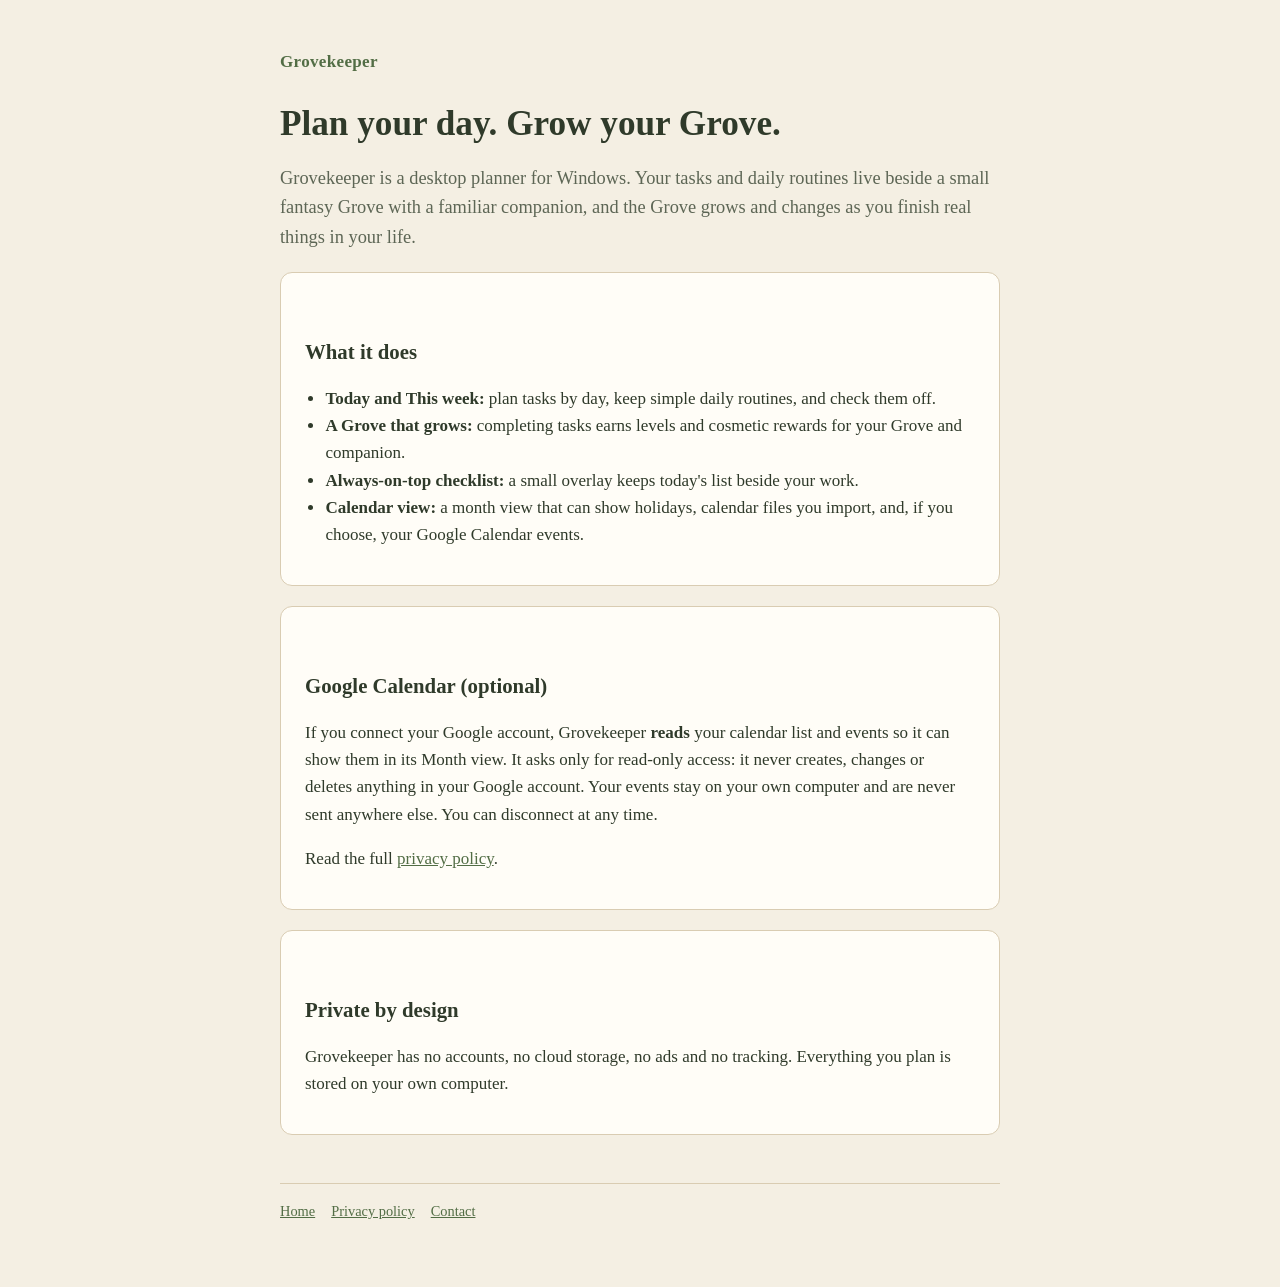
==== index.html @ 247e6f7c "Grovekeeper homepage and privacy policy Co-Authored-By: Claude Opus 5.5 <noreply@anthropic.com>" ====
<!doctype html>
<html lang="en">
<head>
<meta charset="utf-8">
<meta name="viewport" content="width=device-width,initial-scale=1">
<title>Grovekeeper</title>
<meta name="description" content="Grovekeeper is a cozy desktop planner where finishing real tasks grows your own little Grove.">
<link rel="stylesheet" href="style.css">
</head>
<body>
<main>
<header><a class="home" href="./">Grovekeeper</a></header>
<h1>Plan your day. Grow your Grove.</h1>
<p class="lede">Grovekeeper is a desktop planner for Windows. Your tasks and daily routines live beside a small fantasy Grove with a familiar companion, and the Grove grows and changes as you finish real things in your life.</p>

<div class="card">
<h2>What it does</h2>
<ul>
<li><strong>Today and This week:</strong> plan tasks by day, keep simple daily routines, and check them off.</li>
<li><strong>A Grove that grows:</strong> completing tasks earns levels and cosmetic rewards for your Grove and companion.</li>
<li><strong>Always-on-top checklist:</strong> a small overlay keeps today's list beside your work.</li>
<li><strong>Calendar view:</strong> a month view that can show holidays, calendar files you import, and, if you choose, your Google Calendar events.</li>
</ul>
</div>

<div class="card">
<h2>Google Calendar (optional)</h2>
<p>If you connect your Google account, Grovekeeper <strong>reads</strong> your calendar list and events so it can show them in its Month view. It asks only for read-only access: it never creates, changes or deletes anything in your Google account. Your events stay on your own computer and are never sent anywhere else. You can disconnect at any time.</p>
<p>Read the full <a href="privacy.html">privacy policy</a>.</p>
</div>

<div class="card">
<h2>Private by design</h2>
<p>Grovekeeper has no accounts, no cloud storage, no ads and no tracking. Everything you plan is stored on your own computer.</p>
</div>

<footer><a href="./">Home</a><a href="privacy.html">Privacy policy</a><a href="https://github.com/dillon-olivi/grovekeeper/issues">Contact</a></footer>
</main>
</body>
</html>
---- style.css ----
:root{--bg:#f4efe3;--card:#fffdf7;--ink:#2f3a2a;--muted:#5d6655;--accent:#526d45;--line:#d9ccb2}
@media (prefers-color-scheme:dark){:root{--bg:#1c2620;--card:#243129;--ink:#ece6d6;--muted:#b7b29f;--accent:#9cc28a;--line:#3b4a3f}}
*{box-sizing:border-box}
body{margin:0;background:var(--bg);color:var(--ink);font:17px/1.6 Georgia,"Times New Roman",serif}
main{max-width:760px;margin:0 auto;padding:48px 20px 64px}
header{margin-bottom:28px}
header a.home{color:var(--accent);text-decoration:none;font-weight:bold;letter-spacing:.02em}
h1{font-size:2.2rem;line-height:1.2;margin:.2em 0 .3em}
h2{font-size:1.3rem;margin:2em 0 .4em}
p,li{color:var(--ink)}
.lede{font-size:1.15rem;color:var(--muted)}
.card{background:var(--card);border:1px solid var(--line);border-radius:12px;padding:20px 24px;margin:20px 0}
a{color:var(--accent)}
ul{padding-left:1.2em}
footer{margin-top:48px;padding-top:16px;border-top:1px solid var(--line);font-size:.9rem;color:var(--muted)}
footer a{margin-right:16px}
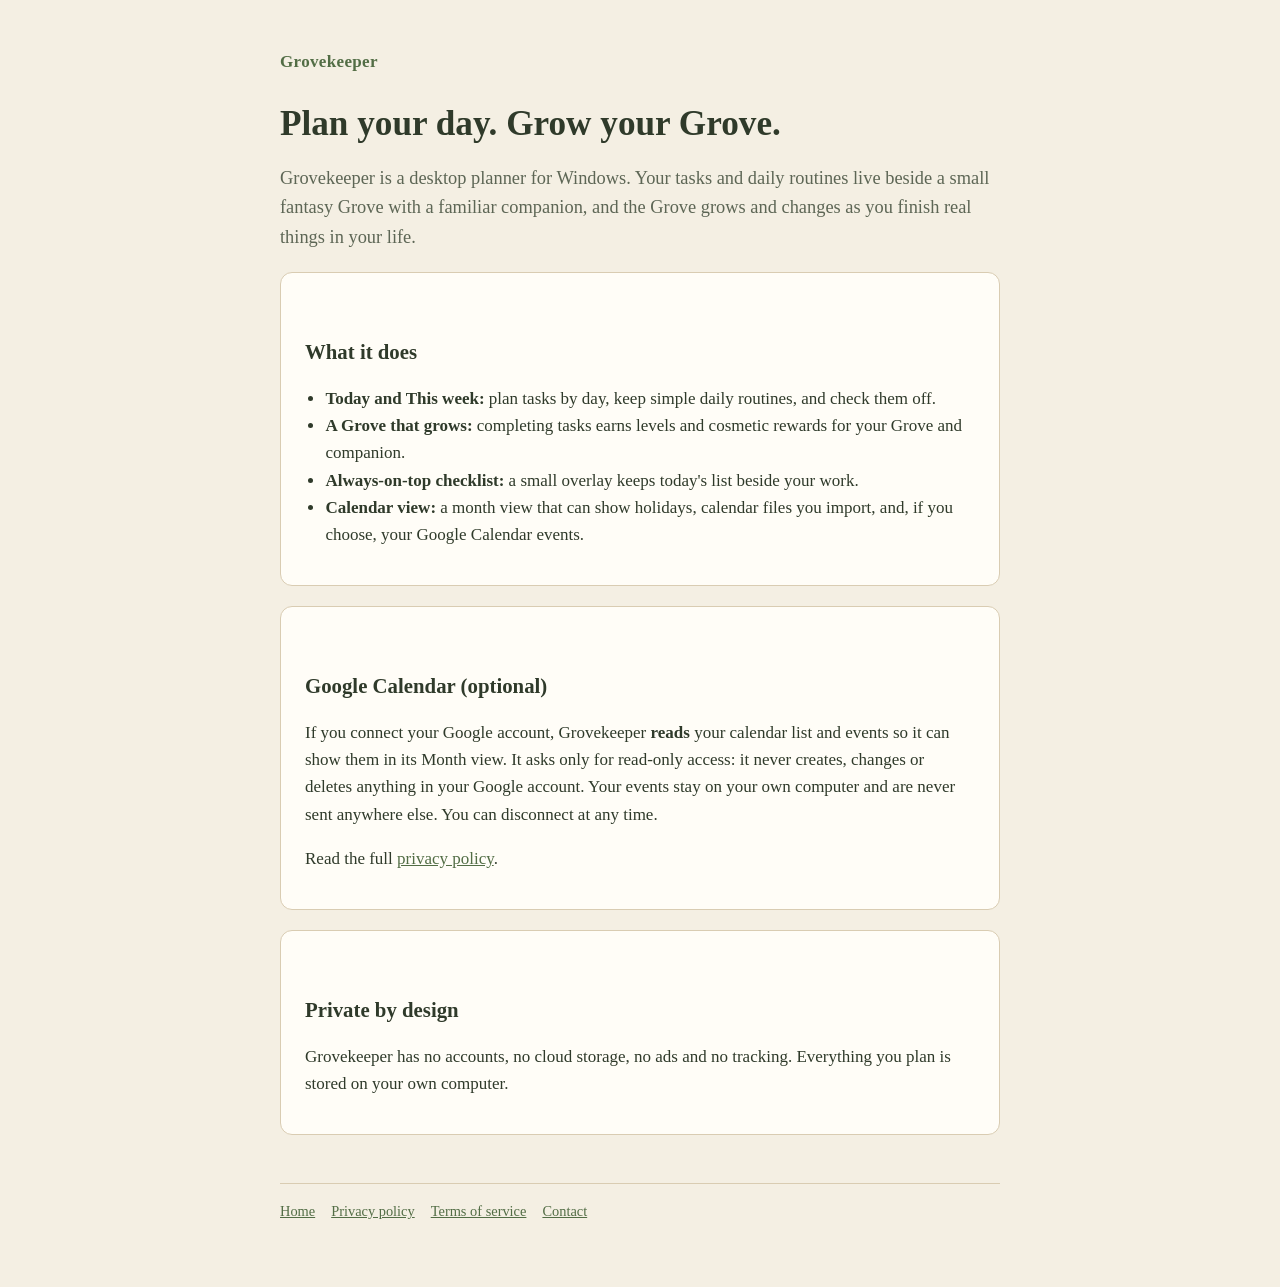
==== commit 6201d59d: "Terms of service page, linked from every footer Co-Authored-By: Claude Opus 5.5 <noreply@anthropic.c" ====
--- a/index.html
+++ b/index.html
@@ -34,7 +34,7 @@
 <p>Grovekeeper has no accounts, no cloud storage, no ads and no tracking. Everything you plan is stored on your own computer.</p>
 </div>
 
-<footer><a href="./">Home</a><a href="privacy.html">Privacy policy</a><a href="https://github.com/dillon-olivi/grovekeeper/issues">Contact</a></footer>
+<footer><a href="./">Home</a><a href="privacy.html">Privacy policy</a><a href="terms.html">Terms of service</a><a href="https://github.com/dillon-olivi/grovekeeper/issues">Contact</a></footer>
 </main>
 </body>
 </html>
--- a/style.css
+++ b/style.css
@@ -1,7 +1,7 @@
 :root{--bg:#f4efe3;--card:#fffdf7;--ink:#2f3a2a;--muted:#5d6655;--accent:#526d45;--line:#d9ccb2}
 @media (prefers-color-scheme:dark){:root{--bg:#1c2620;--card:#243129;--ink:#ece6d6;--muted:#b7b29f;--accent:#9cc28a;--line:#3b4a3f}}
 *{box-sizing:border-box}
-body{margin:0;background:var(--bg);color:var(--ink);font:17px/1.6 Georgia,"Times New Roman",serif}
+body{margin:0;overflow-wrap:anywhere;overflow-x:hidden;background:var(--bg);color:var(--ink);font:17px/1.6 Georgia,"Times New Roman",serif}
 main{max-width:760px;margin:0 auto;padding:48px 20px 64px}
 header{margin-bottom:28px}
 header a.home{color:var(--accent);text-decoration:none;font-weight:bold;letter-spacing:.02em}
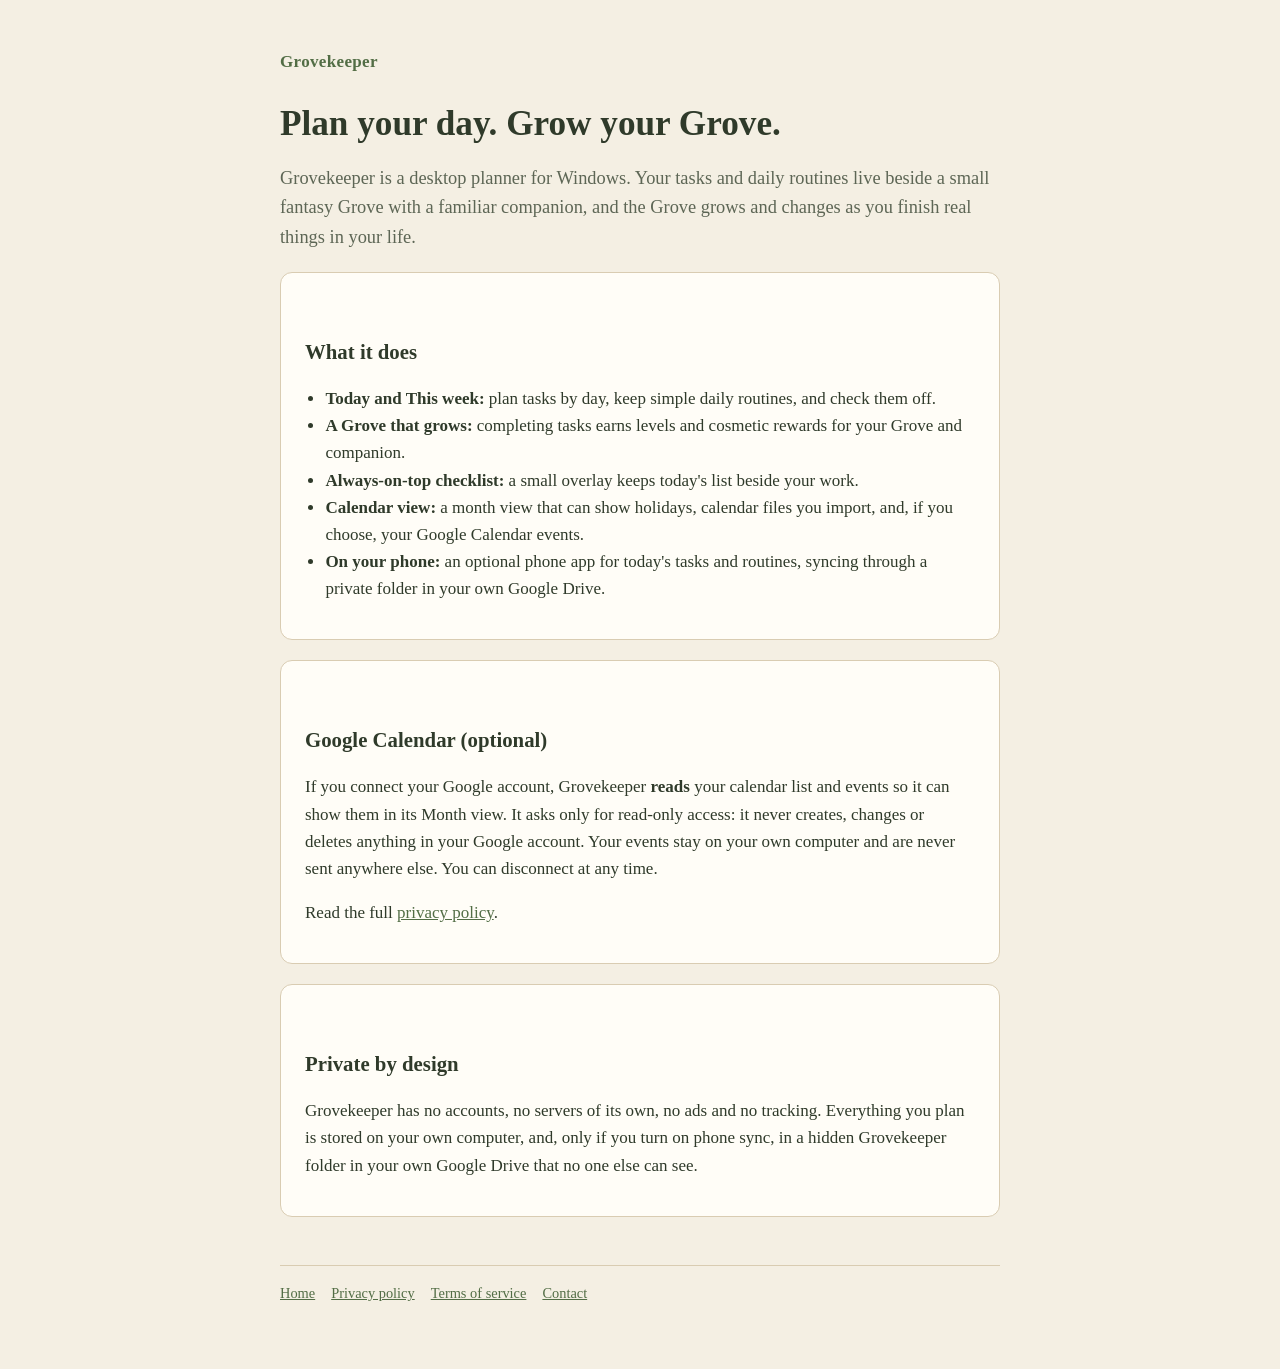
==== commit 188c089f: "Privacy policy: phone sync through Google Drive and the optional Gmail connection Co-Authored-By: Cl" ====
--- a/index.html
+++ b/index.html
@@ -20,6 +20,7 @@
 <li><strong>A Grove that grows:</strong> completing tasks earns levels and cosmetic rewards for your Grove and companion.</li>
 <li><strong>Always-on-top checklist:</strong> a small overlay keeps today's list beside your work.</li>
 <li><strong>Calendar view:</strong> a month view that can show holidays, calendar files you import, and, if you choose, your Google Calendar events.</li>
+<li><strong>On your phone:</strong> an optional phone app for today's tasks and routines, syncing through a private folder in your own Google Drive.</li>
 </ul>
 </div>
 
@@ -31,7 +32,7 @@
 
 <div class="card">
 <h2>Private by design</h2>
-<p>Grovekeeper has no accounts, no cloud storage, no ads and no tracking. Everything you plan is stored on your own computer.</p>
+<p>Grovekeeper has no accounts, no servers of its own, no ads and no tracking. Everything you plan is stored on your own computer, and, only if you turn on phone sync, in a hidden Grovekeeper folder in your own Google Drive that no one else can see.</p>
 </div>
 
 <footer><a href="./">Home</a><a href="privacy.html">Privacy policy</a><a href="terms.html">Terms of service</a><a href="https://github.com/dillon-olivi/grovekeeper/issues">Contact</a></footer>
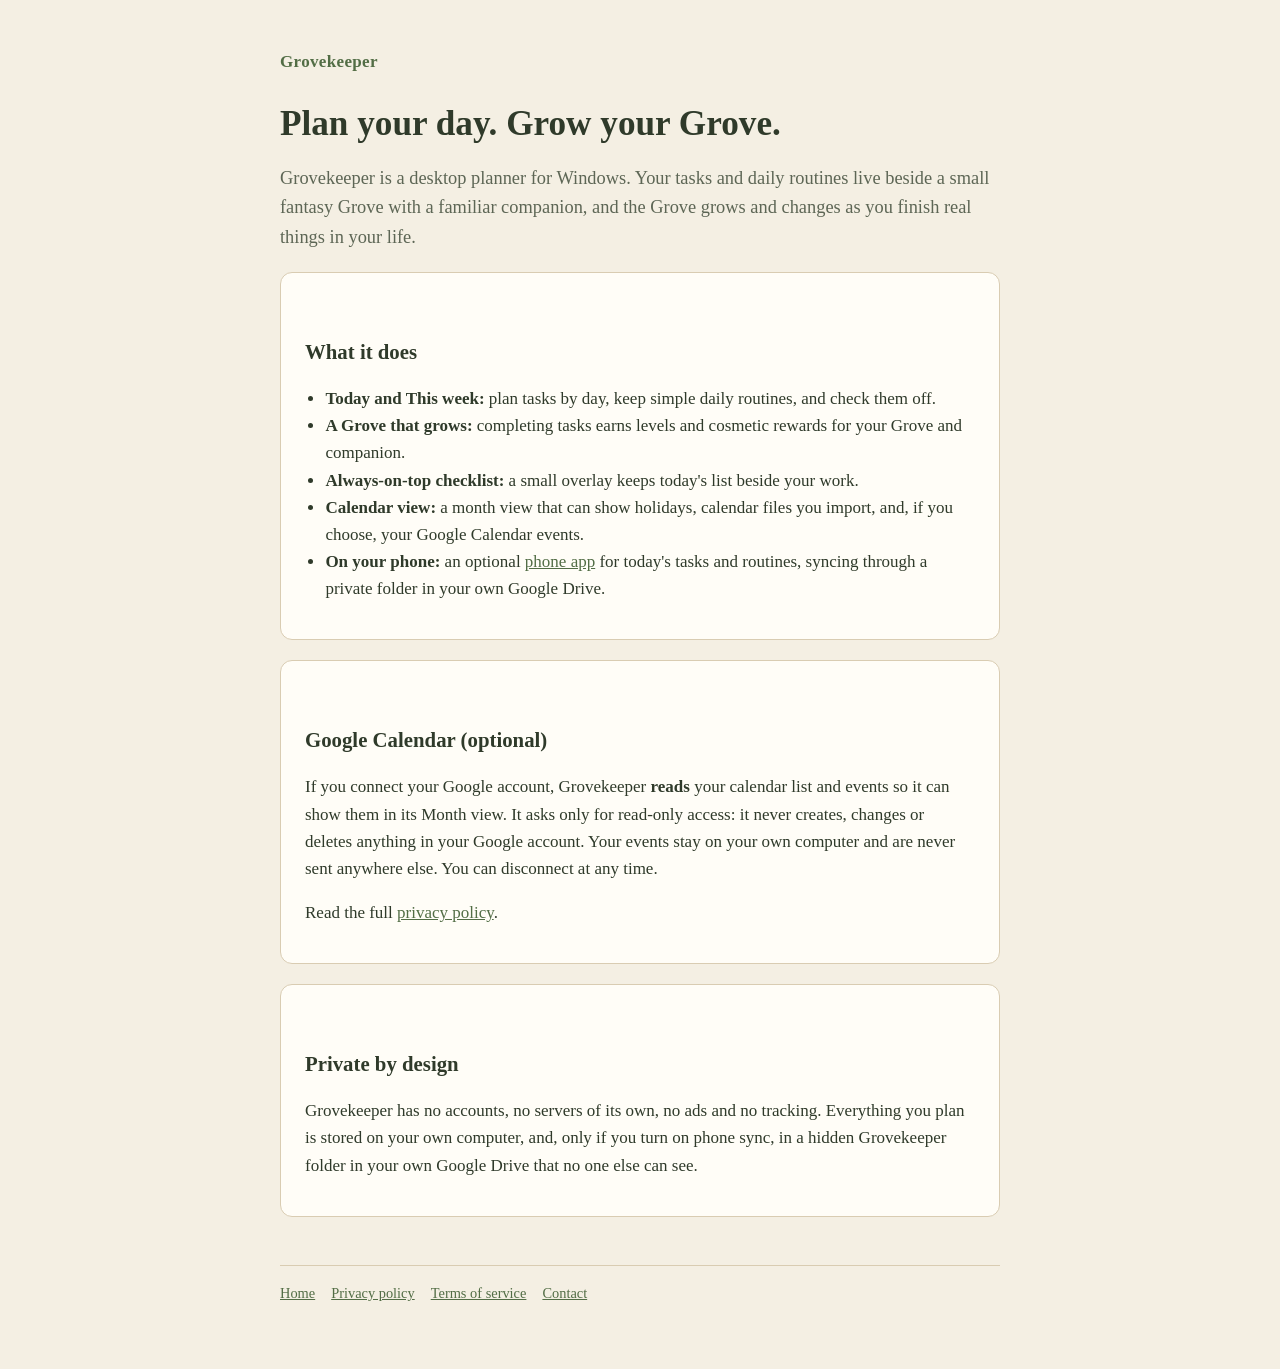
==== commit 2e71d9aa: "Phone app update Co-Authored-By: Claude Opus 5.5 <noreply@anthropic.com>" ====
--- a/index.html
+++ b/index.html
@@ -20,7 +20,7 @@
 <li><strong>A Grove that grows:</strong> completing tasks earns levels and cosmetic rewards for your Grove and companion.</li>
 <li><strong>Always-on-top checklist:</strong> a small overlay keeps today's list beside your work.</li>
 <li><strong>Calendar view:</strong> a month view that can show holidays, calendar files you import, and, if you choose, your Google Calendar events.</li>
-<li><strong>On your phone:</strong> an optional phone app for today's tasks and routines, syncing through a private folder in your own Google Drive.</li>
+<li><strong>On your phone:</strong> an optional <a href="app/">phone app</a> for today's tasks and routines, syncing through a private folder in your own Google Drive.</li>
 </ul>
 </div>
 
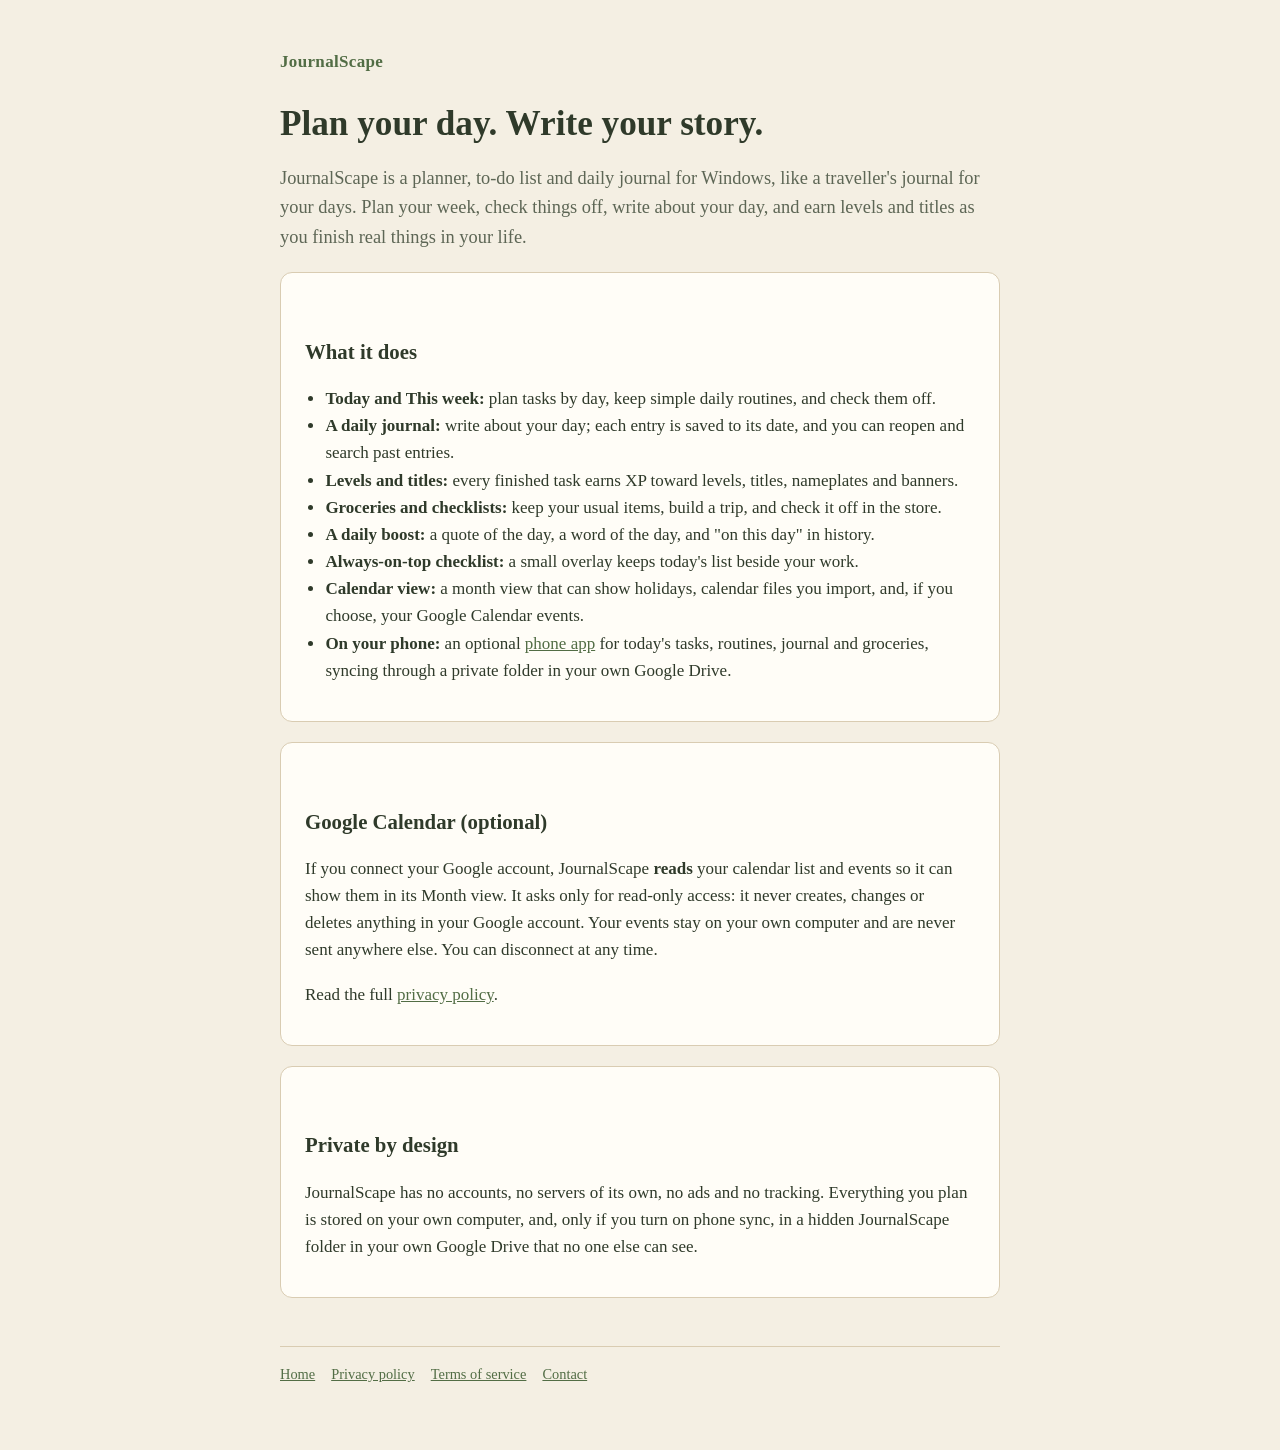
==== commit aecb10a1: "Rename to JournalScape: planner, to-do list and daily journal; privacy covers journal entries Co-Aut" ====
--- a/index.html
+++ b/index.html
@@ -3,36 +3,39 @@
 <head>
 <meta charset="utf-8">
 <meta name="viewport" content="width=device-width,initial-scale=1">
-<title>Grovekeeper</title>
-<meta name="description" content="Grovekeeper is a cozy desktop planner where finishing real tasks grows your own little Grove.">
+<title>JournalScape</title>
+<meta name="description" content="JournalScape is a cozy planner, to-do list and daily journal for Windows, with levels and titles you earn by finishing real things.">
 <link rel="stylesheet" href="style.css">
 </head>
 <body>
 <main>
-<header><a class="home" href="./">Grovekeeper</a></header>
-<h1>Plan your day. Grow your Grove.</h1>
-<p class="lede">Grovekeeper is a desktop planner for Windows. Your tasks and daily routines live beside a small fantasy Grove with a familiar companion, and the Grove grows and changes as you finish real things in your life.</p>
+<header><a class="home" href="./">JournalScape</a></header>
+<h1>Plan your day. Write your story.</h1>
+<p class="lede">JournalScape is a planner, to-do list and daily journal for Windows, like a traveller's journal for your days. Plan your week, check things off, write about your day, and earn levels and titles as you finish real things in your life.</p>
 
 <div class="card">
 <h2>What it does</h2>
 <ul>
 <li><strong>Today and This week:</strong> plan tasks by day, keep simple daily routines, and check them off.</li>
-<li><strong>A Grove that grows:</strong> completing tasks earns levels and cosmetic rewards for your Grove and companion.</li>
+<li><strong>A daily journal:</strong> write about your day; each entry is saved to its date, and you can reopen and search past entries.</li>
+<li><strong>Levels and titles:</strong> every finished task earns XP toward levels, titles, nameplates and banners.</li>
+<li><strong>Groceries and checklists:</strong> keep your usual items, build a trip, and check it off in the store.</li>
+<li><strong>A daily boost:</strong> a quote of the day, a word of the day, and "on this day" in history.</li>
 <li><strong>Always-on-top checklist:</strong> a small overlay keeps today's list beside your work.</li>
 <li><strong>Calendar view:</strong> a month view that can show holidays, calendar files you import, and, if you choose, your Google Calendar events.</li>
-<li><strong>On your phone:</strong> an optional <a href="app/">phone app</a> for today's tasks and routines, syncing through a private folder in your own Google Drive.</li>
+<li><strong>On your phone:</strong> an optional <a href="app/">phone app</a> for today's tasks, routines, journal and groceries, syncing through a private folder in your own Google Drive.</li>
 </ul>
 </div>
 
 <div class="card">
 <h2>Google Calendar (optional)</h2>
-<p>If you connect your Google account, Grovekeeper <strong>reads</strong> your calendar list and events so it can show them in its Month view. It asks only for read-only access: it never creates, changes or deletes anything in your Google account. Your events stay on your own computer and are never sent anywhere else. You can disconnect at any time.</p>
+<p>If you connect your Google account, JournalScape <strong>reads</strong> your calendar list and events so it can show them in its Month view. It asks only for read-only access: it never creates, changes or deletes anything in your Google account. Your events stay on your own computer and are never sent anywhere else. You can disconnect at any time.</p>
 <p>Read the full <a href="privacy.html">privacy policy</a>.</p>
 </div>
 
 <div class="card">
 <h2>Private by design</h2>
-<p>Grovekeeper has no accounts, no servers of its own, no ads and no tracking. Everything you plan is stored on your own computer, and, only if you turn on phone sync, in a hidden Grovekeeper folder in your own Google Drive that no one else can see.</p>
+<p>JournalScape has no accounts, no servers of its own, no ads and no tracking. Everything you plan is stored on your own computer, and, only if you turn on phone sync, in a hidden JournalScape folder in your own Google Drive that no one else can see.</p>
 </div>
 
 <footer><a href="./">Home</a><a href="privacy.html">Privacy policy</a><a href="terms.html">Terms of service</a><a href="https://github.com/dillon-olivi/grovekeeper/issues">Contact</a></footer>
